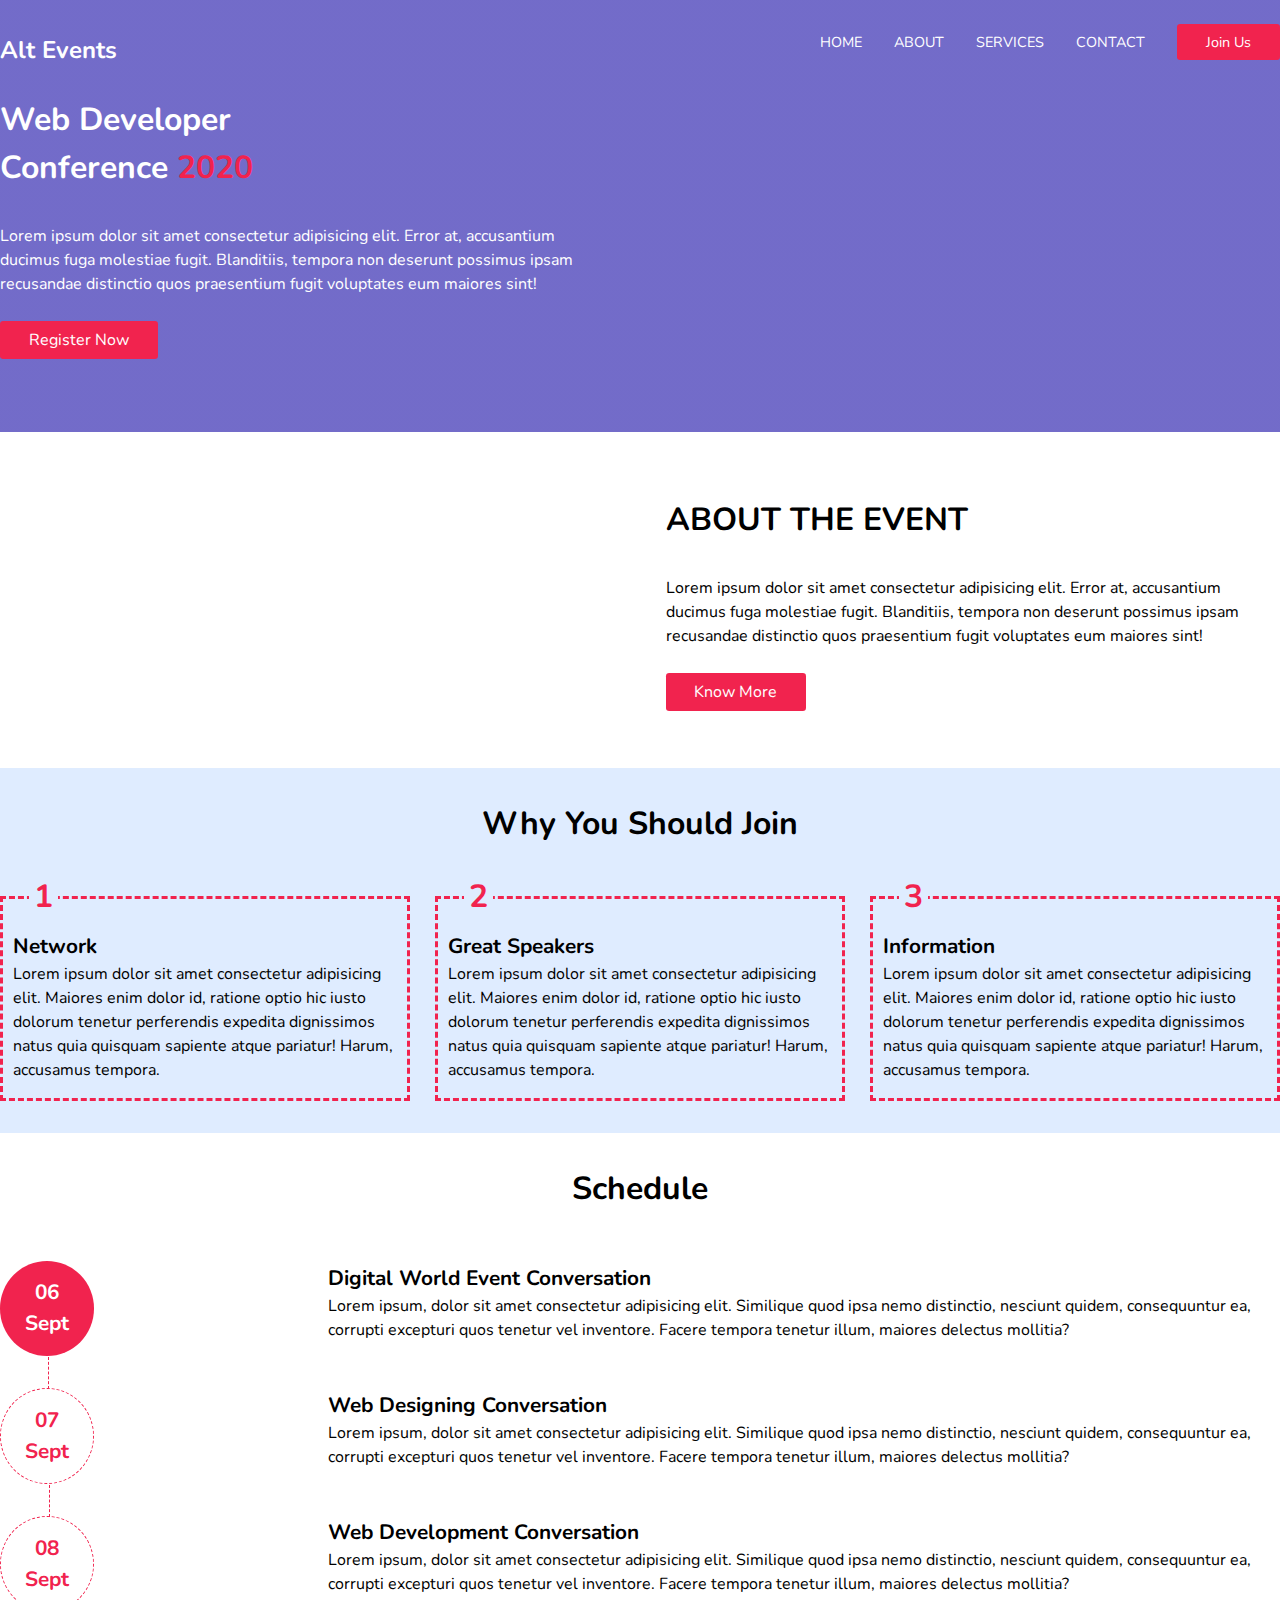
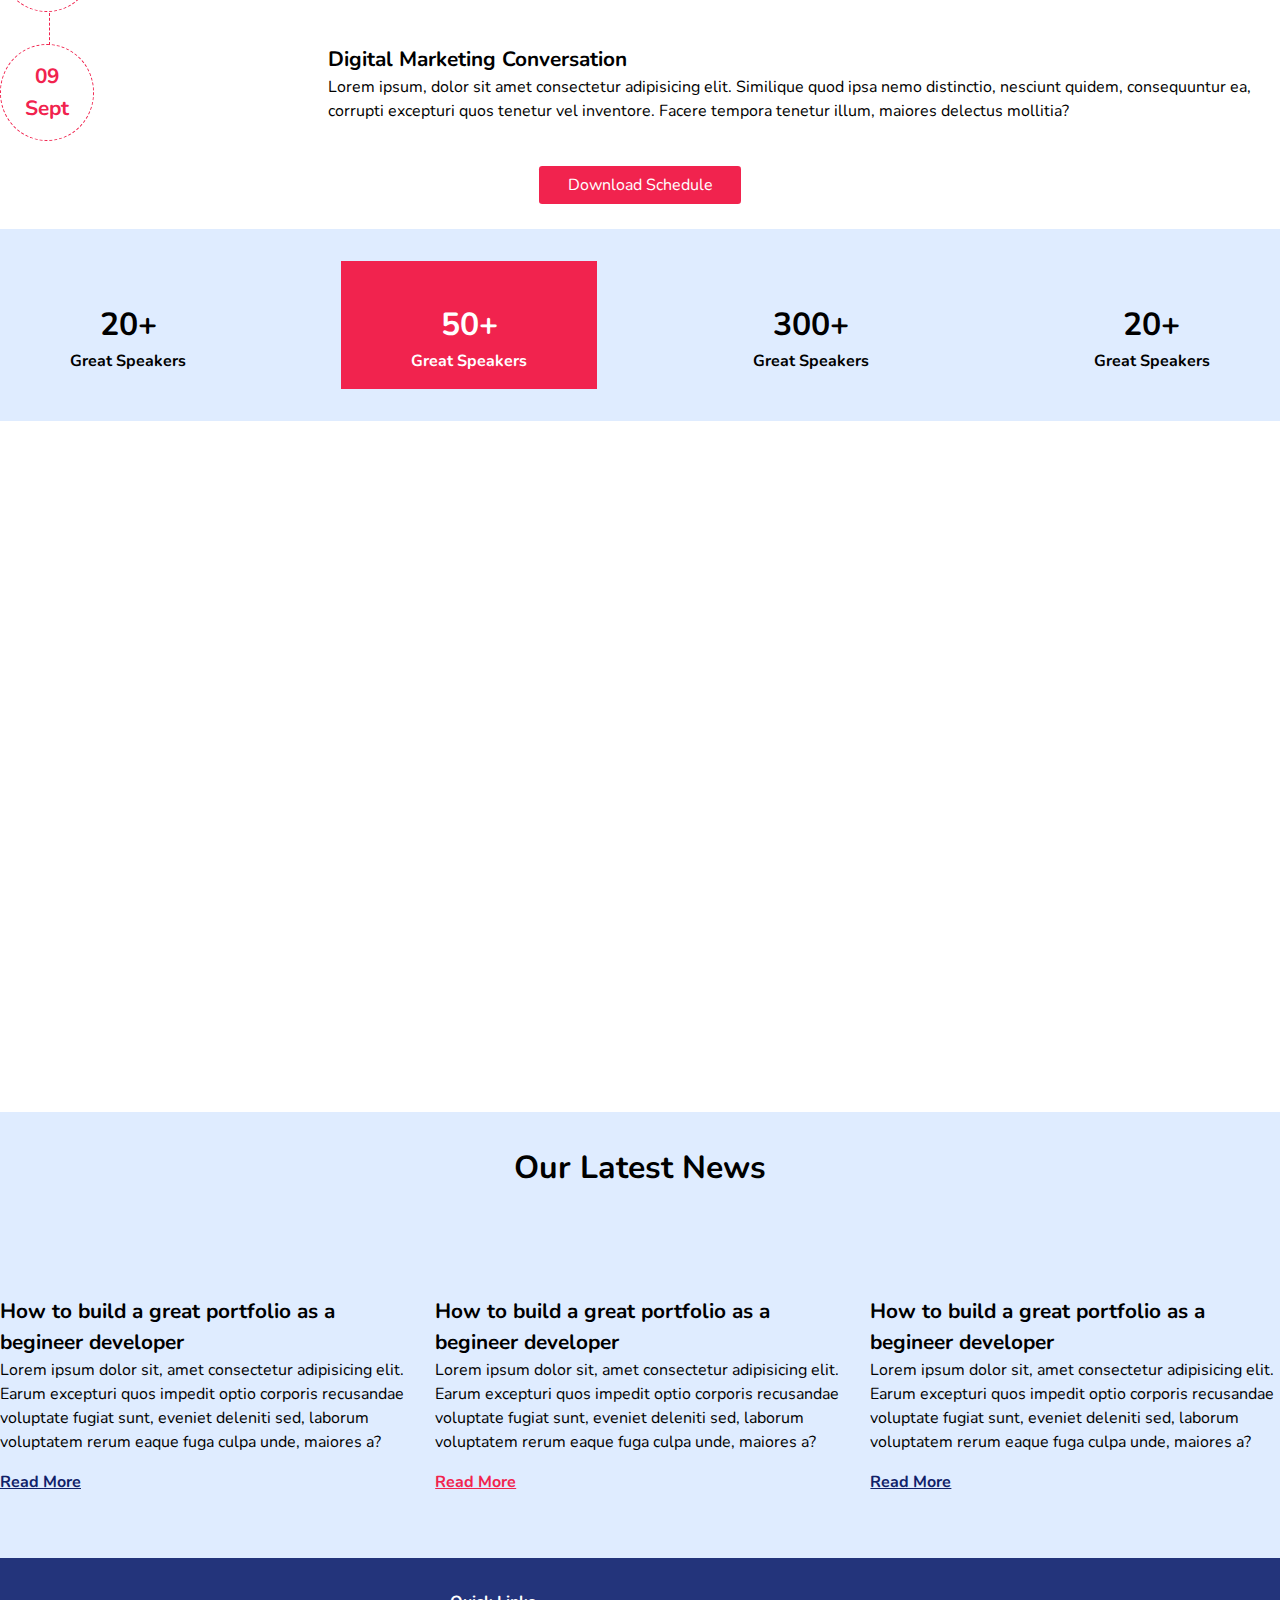
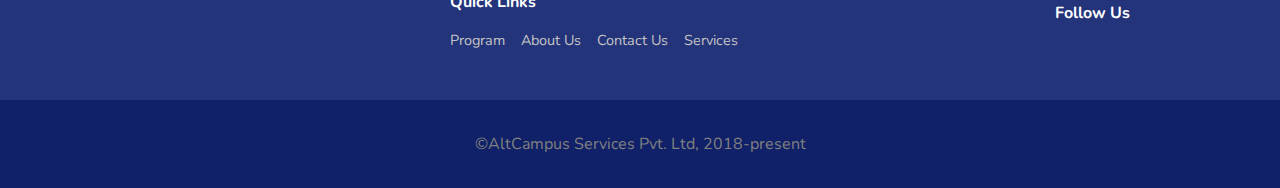
==== block-BHaacn/index.html @ 00f2765f "v1" ====
<!DOCTYPE html>
<html lang="en">
<head>
    <meta charset="UTF-8">
    <meta name="viewport" content="width=device-width, initial-scale=1.0">
    <title>Document</title>
    <script src="https://kit.fontawesome.com/f291f81dd6.js" crossorigin="anonymous"></script>
    <link rel="preconnect" href="https://fonts.gstatic.com">
<link href="https://fonts.googleapis.com/css2?family=Nunito:wght@400;700&display=swap" rel="stylesheet">
<link rel="stylesheet" href="assets/stylesheet/style.css">
</head>
<body>
    <header class="navbar padding">
        <div class="container flex justify-between">
            <a class="brand" href="">Alt Events</a>
            <nav class="nav">
                <ul class="nav-menu flex">
                    <li><a href="">HOME</a></li>
                    <li><a href="">ABOUT</a></li>
                    <li><a href="">SERVICES</a></li>
                    <li><a href="">CONTACT</a></li>
                    <li><a class="btn" href="">Join Us</a></li>
                </ul>
            </nav>
        </div>
    </header>
    <main>
        <section class="hero">
            <div class="container flex justify-between padding items-center">
                <div class="hero-content1 flex-48">
                    <h1>Web Developer<br>Conference <span class="active">2020</span></h1>
                    <p>Lorem ipsum dolor sit amet consectetur adipisicing elit. Error at, accusantium ducimus fuga molestiae fugit. Blanditiis, tempora non deserunt possimus ipsam recusandae distinctio quos praesentium fugit voluptates eum maiores sint!</p>
                    <a class="btn" href="">Register Now</a>
                </div>
                <img src="assets/hero.png" alt="">
            </div>
        </section>
        <section class="about padding">
            <div class="container flex justify-between padding items-center">
                <img src="assets/about.png" alt="">
                <div class="hero-content1 flex-48">
                    <h1>ABOUT THE EVENT</h1>
                    <p>Lorem ipsum dolor sit amet consectetur adipisicing elit. Error at, accusantium ducimus fuga molestiae fugit. Blanditiis, tempora non deserunt possimus ipsam recusandae distinctio quos praesentium fugit voluptates eum maiores sint!</p>
                    <a class="btn" href="">Know More</a>
                </div>
            </div>
        </section>
        <section class="why-join padding">
            <div class="container why-join-content">
                <h1>Why You Should Join</h1>
                <div class="flex justify-between">
                    <div class="reasons flex-30">
                        <h3 class="reason-num">1</h3>
                        <h2>Network</h2>
                        <p>Lorem ipsum dolor sit amet consectetur adipisicing elit. Maiores enim dolor id, ratione optio hic iusto dolorum tenetur perferendis expedita dignissimos natus quia quisquam sapiente atque pariatur! Harum, accusamus tempora.</p>
                    </div>
                    <div class="reasons flex-30">
                        <h3 class="reason-num">2</h3>
                        <h2>Great Speakers</h2>
                        <p>Lorem ipsum dolor sit amet consectetur adipisicing elit. Maiores enim dolor id, ratione optio hic iusto dolorum tenetur perferendis expedita dignissimos natus quia quisquam sapiente atque pariatur! Harum, accusamus tempora.</p>
                    </div>
                    <div class="reasons flex-30">
                        <h3 class="reason-num">3</h3>
                        <h2>Information</h2>
                        <p>Lorem ipsum dolor sit amet consectetur adipisicing elit. Maiores enim dolor id, ratione optio hic iusto dolorum tenetur perferendis expedita dignissimos natus quia quisquam sapiente atque pariatur! Harum, accusamus tempora.</p>
                    </div>
                </div>
            </div>
        </section>
        <section class="schedule padding">
            <div class="container  why-join-content">
                <h1>Schedule</h1>
                <div class="flex items-center justify-between">
                    <div class="column">
                        <div class="circle">
                            <h2>06 <br> Sept</h2>
                            <div class="line"></div>
                        </div>
                        
                        <div class="circle circle-back circle-margin">
                            <h2>07 <br> Sept</h2>
                            <div class="line"></div>
                        </div>
                        
                        <div class="circle circle-back">
                            <h2>08 <br> Sept</h2>
                            <div class="line"></div>
                        </div>
                        <div class="circle circle-back circle-margin">
                            <h2>09 <br> Sept</h2>
                        </div>
                        
                    </div>
                    <div class="column image-colum flex-30">
                        <div>
                            <img src="assets/schedule-01.jpg" alt="">
                        </div>
                        
                        <div class="circle-margin">
                            <img src="assets/schedule-02.jpg" alt="">
                        </div>
                        
                        <div>
                            <img src="assets/schedule-03.jpg" alt="">
                        </div>
                        <div class="circle-margin">
                            <img src="assets/schedule-04.jpg" alt="">
                        </div>
                        
                    </div>
                    <div class="column schedule-notes ">
                        <div>
                            <h2>Digital World Event Conversation</h2>
                            <p>Lorem ipsum, dolor sit amet consectetur adipisicing elit. Similique quod ipsa nemo distinctio, nesciunt quidem, consequuntur ea, corrupti excepturi quos tenetur vel inventore. Facere tempora tenetur illum, maiores delectus mollitia?</p>
                        </div>
                        <div class="circle-margin">
                            <h2>Web Designing Conversation</h2>
                            <p>Lorem ipsum, dolor sit amet consectetur adipisicing elit. Similique quod ipsa nemo distinctio, nesciunt quidem, consequuntur ea, corrupti excepturi quos tenetur vel inventore. Facere tempora tenetur illum, maiores delectus mollitia?</p>
                        </div>
                        <div>
                            <h2>Web Development Conversation</h2>
                            <p>Lorem ipsum, dolor sit amet consectetur adipisicing elit. Similique quod ipsa nemo distinctio, nesciunt quidem, consequuntur ea, corrupti excepturi quos tenetur vel inventore. Facere tempora tenetur illum, maiores delectus mollitia?</p>
                        </div>
                        <div class="circle-margin">
                            <h2>Digital Marketing Conversation</h2>
                            <p>Lorem ipsum, dolor sit amet consectetur adipisicing elit. Similique quod ipsa nemo distinctio, nesciunt quidem, consequuntur ea, corrupti excepturi quos tenetur vel inventore. Facere tempora tenetur illum, maiores delectus mollitia?</p>
                        </div>

                    </div>
                </div>
                <div class="download-schedule">
                    <a  class="btn" href="">Download Schedule</a>
                </div>  
            </div>
        </section>
        <section class="light padding">
            <div class="container">
                <div class="flex items-center light-main justify-between">
                    <div class="center flex-20">
                        <img src="assets/speaker.png" alt="">
                        <h1>20+</h1>
                        <p>Great Speakers</p>
                    </div>
                    <div class="light-active center flex-20">
                        <img src="assets/idea.png" alt="">
                        <h1>50+</h1>
                        <p>Great Speakers</p>
                    </div>
                    <div class="center flex-20">
                        <img src="assets/participants.png" alt="">
                        <h1>300+</h1>
                        <p>Great Speakers</p>
                    </div>
                    <div class="center flex-20">
                        <img src="assets/sponsor.png" alt="">
                        <h1>20+</h1>
                        <p>Great Speakers</p>
                    </div>
                </div>
            </div>
        </section>
        <section class="demo-vid padding">
            <div class="container">
                <div class="vid centers padding">
                    
                    <i class="fas circle fa-play"></i>
                </div>
            </div>
        </section>
        <section class="news padding">
            <div class="container why-join-content">
                <h1>Our Latest News</h1>
                <div class="flex justify-between  padding">
                    <div class="flex-30 news-item">
                        <img src="assets/news-01.png" alt="">
                        <h2>How to build a great portfolio as a begineer developer</h2>
                        <p>Lorem ipsum dolor sit, amet consectetur adipisicing elit. Earum excepturi quos impedit optio corporis recusandae voluptate fugiat sunt, eveniet deleniti sed, laborum voluptatem rerum eaque fuga culpa unde, maiores a?</p>
                        <a href="">Read More</a>
                    </div>
                    <div class="flex-30 news-item">
                        <img src="assets/news-02.png" alt="">
                        <h2>How to build a great portfolio as a begineer developer</h2>
                        <p>Lorem ipsum dolor sit, amet consectetur adipisicing elit. Earum excepturi quos impedit optio corporis recusandae voluptate fugiat sunt, eveniet deleniti sed, laborum voluptatem rerum eaque fuga culpa unde, maiores a?</p>
                        <a class="active" href="">Read More</a>
                    </div>
                    <div class="flex-30 news-item">
                        <img src="assets/news-03.png" alt="">
                        <h2>How to build a great portfolio as a begineer developer</h2>
                        <p>Lorem ipsum dolor sit, amet consectetur adipisicing elit. Earum excepturi quos impedit optio corporis recusandae voluptate fugiat sunt, eveniet deleniti sed, laborum voluptatem rerum eaque fuga culpa unde, maiores a?</p>
                        <a href="">Read More</a>
                    </div>
                </div>
            </div>
        </section>
    </main>
    <footer class="footer">
        <div class="container">
            <div class="flex items-center justify-around padding">
                <img src="assets/logo.svg" alt="">
                <div class="flex  column">
                    <a class="foot-active" href="">Quick Links</a>
                    <nav class="footer-nav">
                        <ul class="flex circle-margin">
                            <li><a href="">Program</a></li>
                            <li><a href="">About Us</a></li>
                            <li><a href="">Contact Us</a></li>
                            <li><a href="">Services</a></li>
                        </ul>
                    </nav>
                </div>
                <div class="flex  column">
                    <a class="foot-active" href="">Follow Us</a>
                    <nav class="footer-nav">
                        <ul class="flex circle-margin">
                            <li><a href=""><i class="fab fa-facebook-square"></i></a></li>
                            <li><a href=""><i class="fab fa-twitter-square"></i></a></li>
                        </ul>
                    </nav>
                </div>
            </div>
        </div>
        <div class="foot padding">
            <small>&copy;AltCampus Services Pvt. Ltd, 2018-present</small>
        </div>
    </footer>
</body>
</html>
---- block-BHaacn/assets/stylesheet/style.css ----
/* http://meyerweb.com/eric/tools/css/reset/ 
   v2.0 | 20110126
   License: none (public domain)
*/

html, body, div, span, applet, object, iframe,
h1, h2, h3, h4, h5, h6, p, blockquote, pre,
a, abbr, acronym, address, big, cite, code,
del, dfn, em, img, ins, kbd, q, s, samp,
small, strike, strong, sub, sup, tt, var,
b, u, i, center,
dl, dt, dd, ol, ul, li,
fieldset, form, label, legend,
table, caption, tbody, tfoot, thead, tr, th, td,
article, aside, canvas, details, embed, 
figure, figcaption, footer, header, hgroup, 
menu, nav, output, ruby, section, summary,
time, mark, audio, video {
	margin: 0;
	padding: 0;
	border: 0;
	font-size: 100%;
	font: inherit;
	vertical-align: baseline;
}
/* HTML5 display-role reset for older browsers */
article, aside, details, figcaption, figure, 
footer, header, hgroup, menu, nav, section {
	display: block;
}
body {
	line-height: 1;
}
ol, ul {
	list-style: none;
}
blockquote, q {
	quotes: none;
}
blockquote:before, blockquote:after,
q:before, q:after {
	content: '';
	content: none;
}
table {
	border-collapse: collapse;
	border-spacing: 0;
}

*,*::before,*::after{
    box-sizing: border-box;
}

:root{
    --first: #ffffff;
    --second: #F1234E;
    --third: #03142E;
    --fourth: #DFECFF;
    --fifth: #23347B;
    --sixth: #102169;
}

html{
    font-size: 16px;
}

body{
    font-size: 16px;
    font-family: 'Nunito', sans-serif;
    line-height: 1.5;
    -webkit-font-smoothing: antialiased;
}

a{
    text-decoration: none;
    color: var(--first);
}

align-left{
    align-items: flex-start;
}

.flex{
    display: flex;
}

.flex-48{
    flex: 0 1 48%;
}

.flex-30{
    flex: 0 1 32%;
}

.flex-20{
    flex: 0 1 20%;
}

.center{
    text-align: center;
}

.justify-around{
    justify-content: space-around;
}

.column{
    flex-direction: column;
}

.full-width{
    width: 100%;
}

.justify-between{
    justify-content: space-between;
}

.items-center{
    align-items: center;
}

.container{
    max-width: 1300px;
    margin: 0 auto;
    width: 100%;
}

.padding{
    padding: 2rem 0;
}



/* Header */
.navbar{
    position: absolute;
    width: 100%;
}    

.brand{
    font-size: 1.5rem;
    font-weight: 700;
}

nav li{
    font-size: 0.9rem;
    margin-left: 2rem;
}

.btn{
    background-color: var(--second);
    padding: 0.5rem 1.8rem;
    border-radius: 0.2rem;
    color: var(--first);
}

/* Hero */

.hero{
    background: linear-gradient(rgba(55,45,178, 0.7),rgba(55,45,178, 0.7)), url(../banner.png) no-repeat;
    padding: 3rem 0;
    color: var(--first);
}

.active{
    color: var(--second);
}

.hero .padding{
    padding-top: 3rem;
}

.hero-content1 h1{
    font-size: 2rem;
    font-weight: 700;
    margin-bottom: 2rem;
}

.hero-content1 p{
    margin-bottom: 2rem;
}

/*why join*/

.why-join{
    background-color: var(--fourth);
}

.why-join-content h1{
    text-align: center;
    font-weight: 700;
    font-size: 2rem;
    margin-bottom: 3rem;
}

.why-join-content h2{
    font-weight: 700;
    font-size: 1.3rem;
}

.reasons{
    border: 0.2rem var(--second) dashed;
    width: 100%;
    padding: 2rem 10px 1rem 10px;
    position: relative;
}

.reason-num{
    color: var(--second);
    font-weight: 700;
    font-size: 2rem;
    position: absolute;
    top: -1.6rem;
    margin: 0 1rem;
    background-color: var(--fourth);
    padding: 0px 5px;
}

/* schedule */

.circle{
    background-color: var(--second);
    border-radius: 50%;
    text-align: center;
    padding: 1rem 1.5rem;
    color: var(--first);
    position: relative;
    font-weight: 700;
}

.circle-margin{
    margin: 2rem 0;
}

.circle-back{
    color: var(--second);
    border: 1px var(--second) dashed;
    background-color: var(--first);
}

.line{
    border-right: 1px var(--second) dashed;
    height: 2rem;
    position: absolute;
    left: 3rem;  
    top: 6rem;
    z-index: 99; 
}

.image-colum img{
    width: 8rem;
    border-radius: 0.7rem;
    margin-left: 3rem;
}

.schedule-notes .circle-margin{
    margin: 3rem 0;
}

.download-schedule{
    text-align: center;
}

/*light*/

.light{
    background-color: var(--fourth);
}

.light-active{
    background-color: var(--second);
    padding: 1rem 0.5rem;
    color: var(--first);
}

.light-main{
    font-weight: 700;
}

.light-main h1{
    font-size: 2rem;
}

/*vid*/

.vid{
    background-image: url(../banner.png);
    color: var(--second);
    border-radius: 0.4rem;
    padding: 22%;
}

.vid .circle{
    color: var(--second);
    background-color: white;
    text-align: center;
    padding: 2rem 2.5rem;
}

i{
    font-size: 2rem;
}

.centers{
    display: flex;
    justify-content: center;
    align-items: center;
}

/*news*/

.news{
    background-color: var(--fourth);
}

.news-item a{
    color: var(--sixth);
    text-decoration: underline;
    font-weight: 700;
    margin-top: 1rem;
    display: inline-block;
}

.news-item .active{
    color: var(--second);
}

/*footer*/
.footer{
    background-color: var(--fifth);
}

.footer-nav li{
    margin-left: 0;
    margin-right: 1rem;
}

.footer-nav li a{
    color: rgb(197, 196, 196)
}

.foot-active{
    font-weight: 700;
}

.footer .circle-margin{
    margin: 1rem 0;
}

.foot{
    background-color: var(--sixth);
    text-align: center;
    color: grey;
}
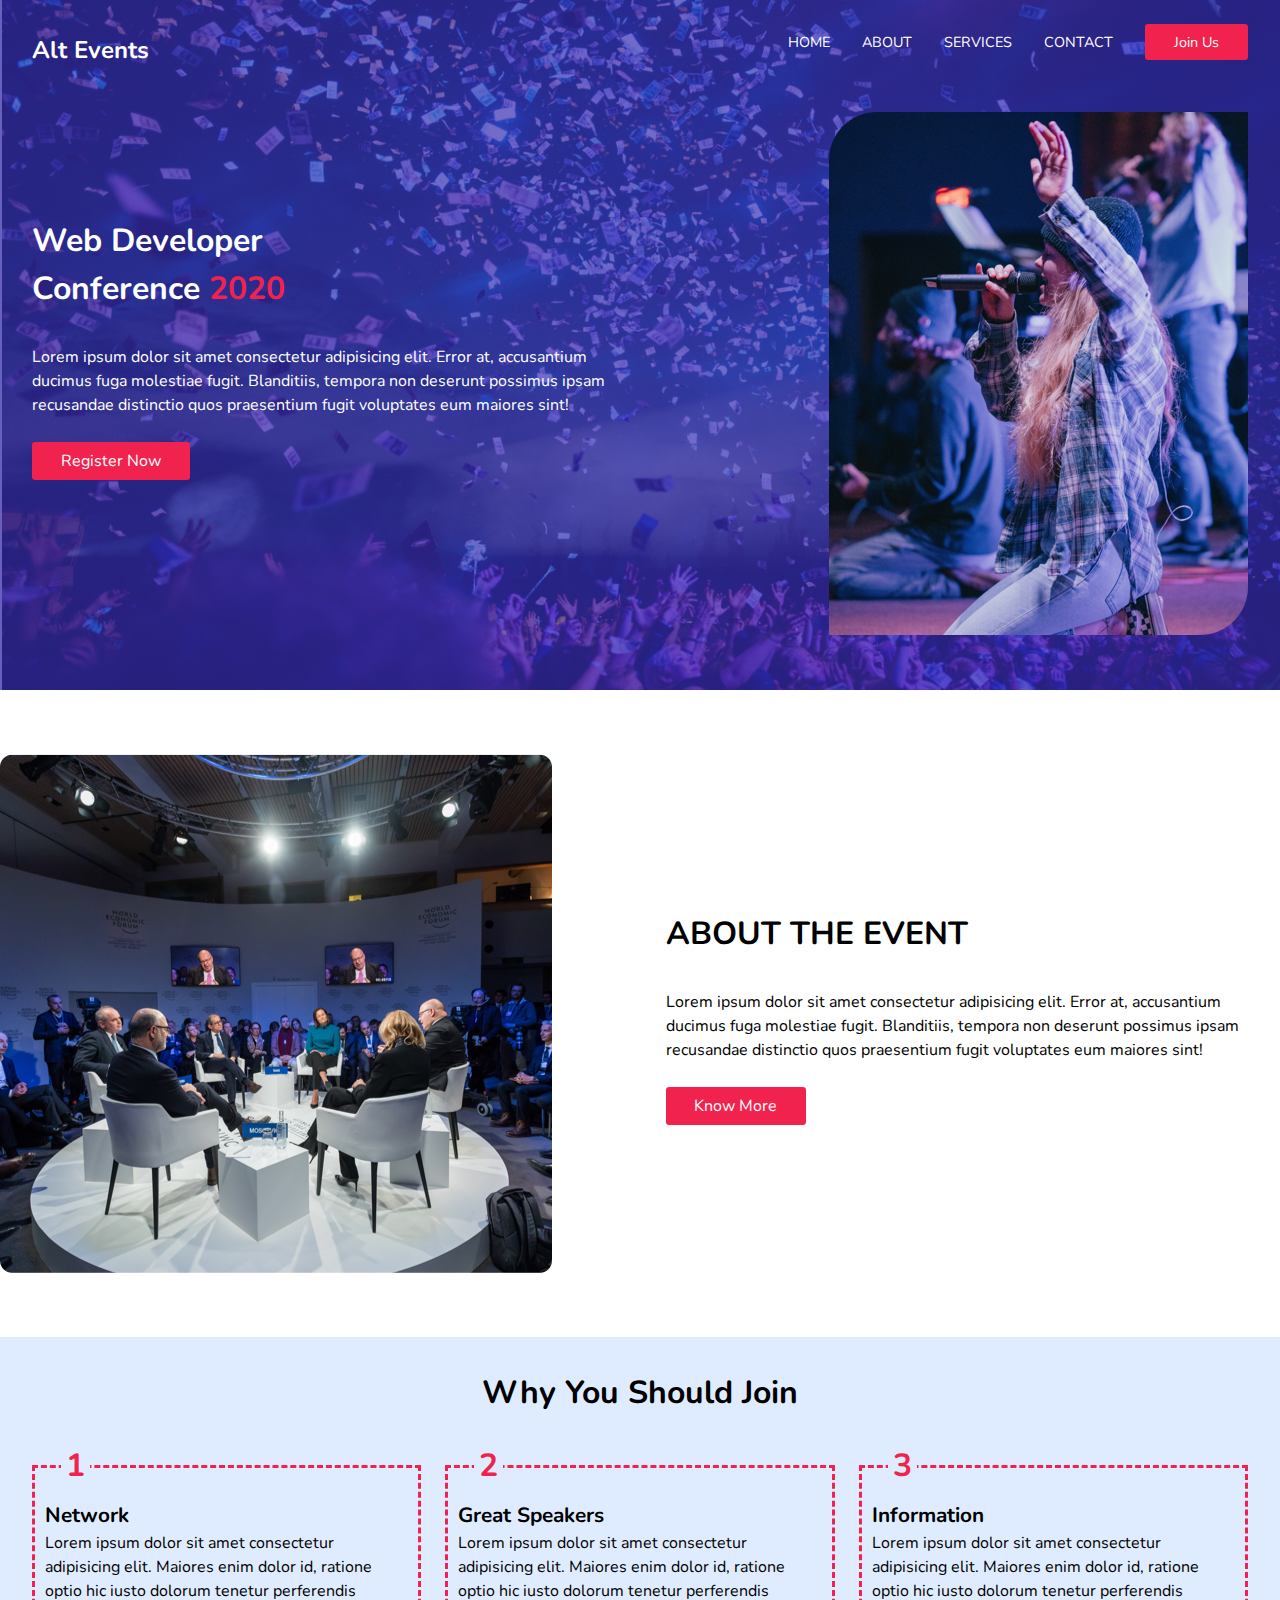
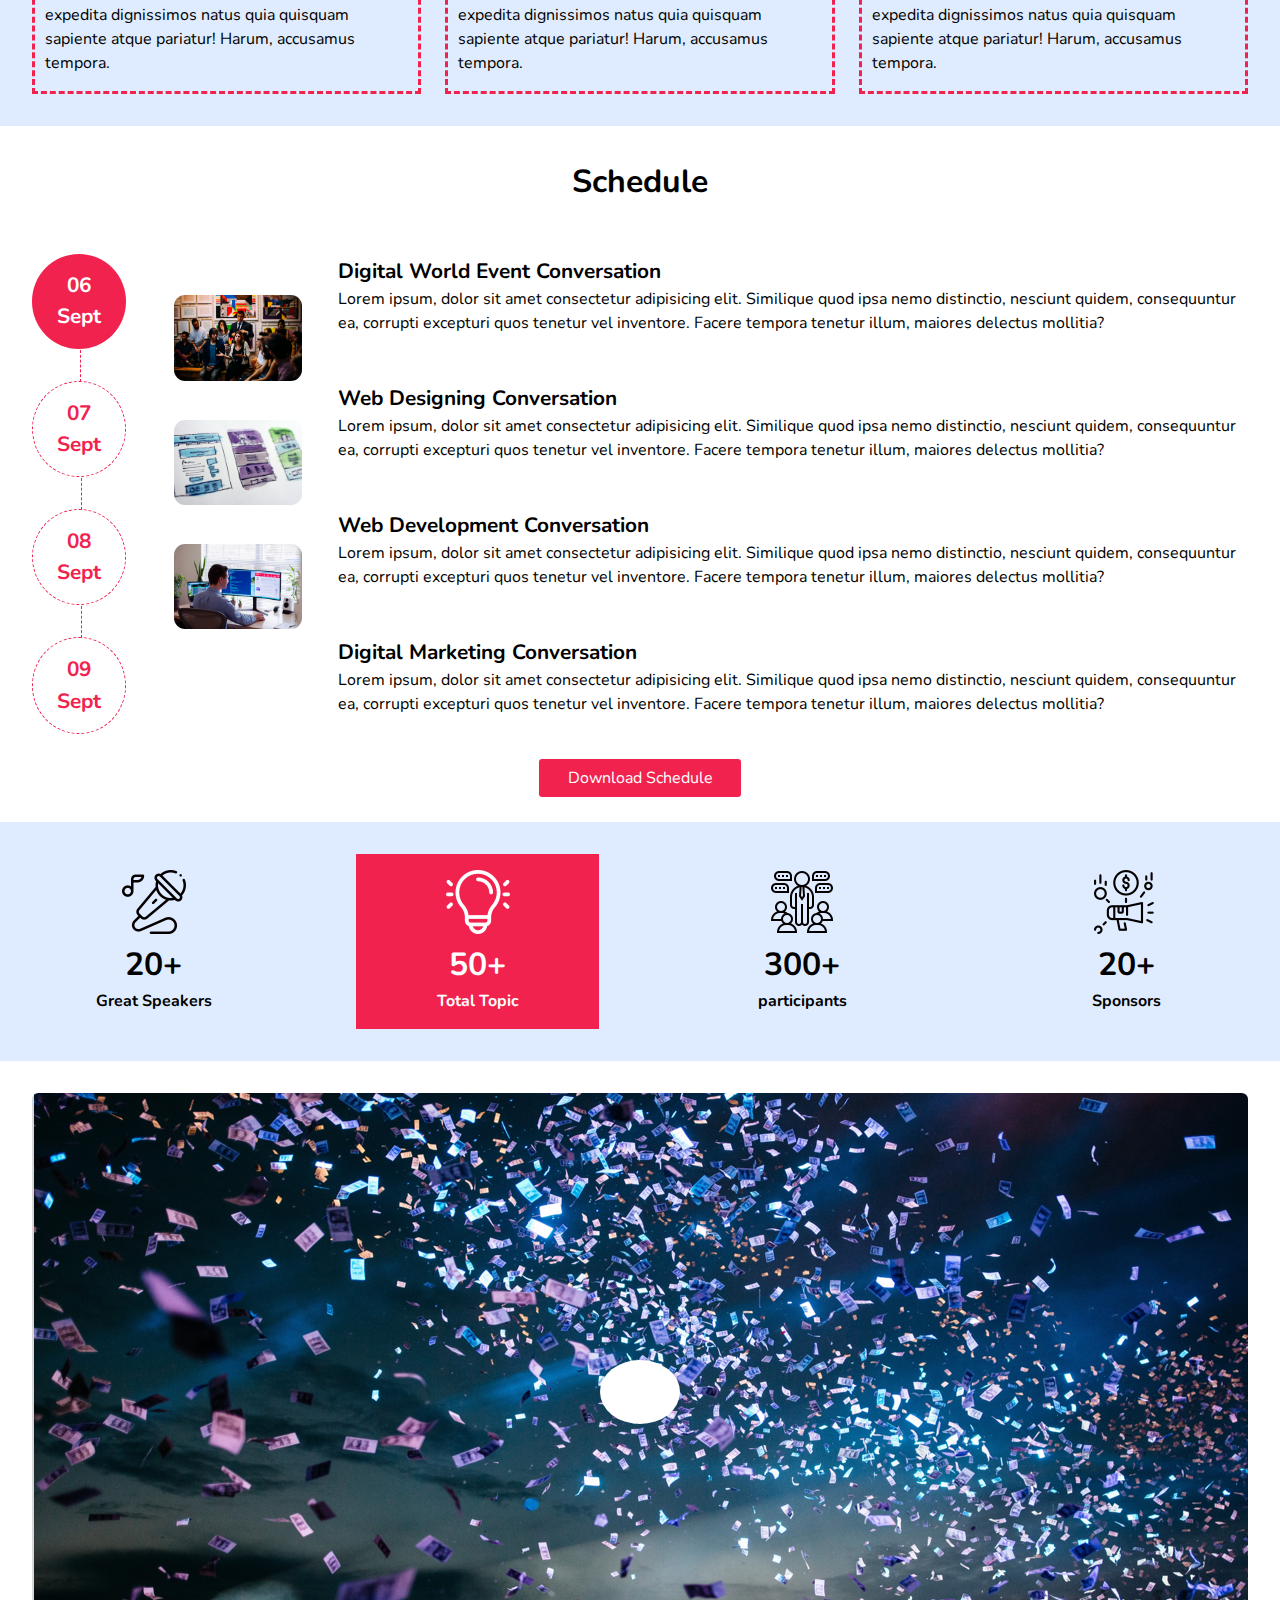
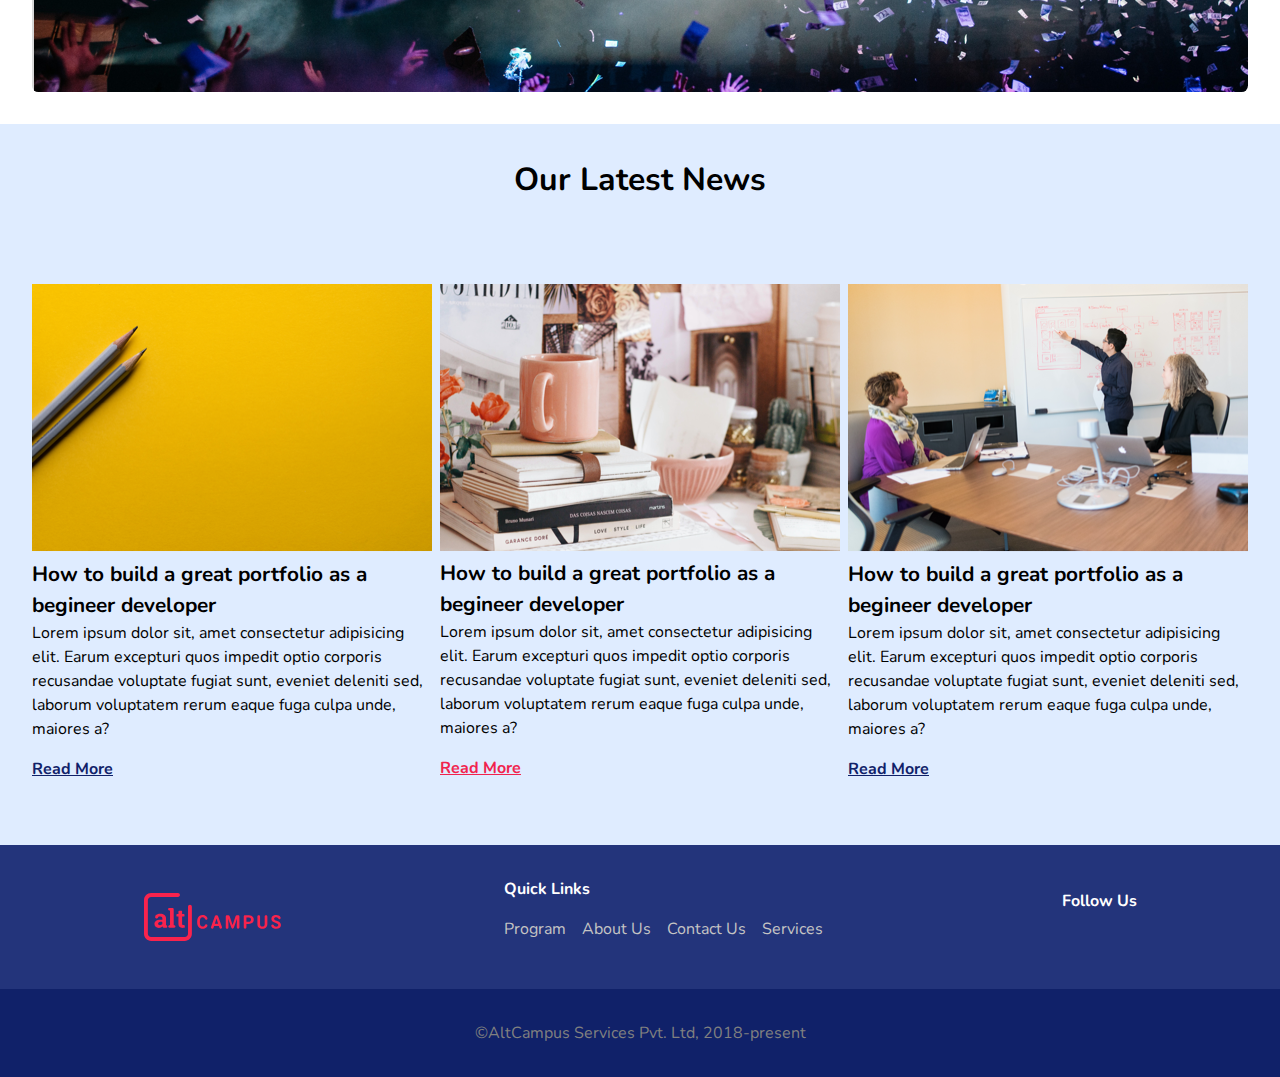
==== commit 493bef3d: "v2" ====
--- a/block-BHaacn/index.html
+++ b/block-BHaacn/index.html
@@ -13,8 +13,10 @@
     <header class="navbar padding">
         <div class="container flex justify-between">
             <a class="brand" href="">Alt Events</a>
+            <label class="bars" for="toggle"><i class="fas fa-bars"></i></label>
+            <input type="checkbox" name="" id="toggle">
             <nav class="nav">
-                <ul class="nav-menu flex">
+                <ul class="nav-menu items-center sm-column flex">
                     <li><a href="">HOME</a></li>
                     <li><a href="">ABOUT</a></li>
                     <li><a href="">SERVICES</a></li>
@@ -26,19 +28,20 @@
     </header>
     <main>
         <section class="hero">
-            <div class="container flex justify-between padding items-center">
-                <div class="hero-content1 flex-48">
+            <div class="container flex  justify-between sm-flex-wrap items-center">
+                <div class="hero-content1 sm-flex-100 flex-48">
                     <h1>Web Developer<br>Conference <span class="active">2020</span></h1>
                     <p>Lorem ipsum dolor sit amet consectetur adipisicing elit. Error at, accusantium ducimus fuga molestiae fugit. Blanditiis, tempora non deserunt possimus ipsam recusandae distinctio quos praesentium fugit voluptates eum maiores sint!</p>
                     <a class="btn" href="">Register Now</a>
                 </div>
-                <img src="assets/hero.png" alt="">
+                <div class="sm-flex-100"><img class="sm-width-full" src="assets/hero.png" alt=""></div>
+                
             </div>
         </section>
         <section class="about padding">
-            <div class="container flex justify-between padding items-center">
-                <img src="assets/about.png" alt="">
-                <div class="hero-content1 flex-48">
+            <div class="container sm-padding flex sm-flex-wrap  justify-between padding items-center">
+                <img class="sm-width-full" src="assets/about.png" alt="">
+                <div class="hero-content1 sy-margin sm-flex-100 flex-48">
                     <h1>ABOUT THE EVENT</h1>
                     <p>Lorem ipsum dolor sit amet consectetur adipisicing elit. Error at, accusantium ducimus fuga molestiae fugit. Blanditiis, tempora non deserunt possimus ipsam recusandae distinctio quos praesentium fugit voluptates eum maiores sint!</p>
                     <a class="btn" href="">Know More</a>
@@ -48,18 +51,18 @@
         <section class="why-join padding">
             <div class="container why-join-content">
                 <h1>Why You Should Join</h1>
-                <div class="flex justify-between">
-                    <div class="reasons flex-30">
+                <div class="flex  sm-flex-wrap  justify-between">
+                    <div class="reasons sm-flex-100 flex-30">
                         <h3 class="reason-num">1</h3>
                         <h2>Network</h2>
                         <p>Lorem ipsum dolor sit amet consectetur adipisicing elit. Maiores enim dolor id, ratione optio hic iusto dolorum tenetur perferendis expedita dignissimos natus quia quisquam sapiente atque pariatur! Harum, accusamus tempora.</p>
                     </div>
-                    <div class="reasons flex-30">
+                    <div class="reasons sy-margin sm-flex-100 flex-30">
                         <h3 class="reason-num">2</h3>
                         <h2>Great Speakers</h2>
                         <p>Lorem ipsum dolor sit amet consectetur adipisicing elit. Maiores enim dolor id, ratione optio hic iusto dolorum tenetur perferendis expedita dignissimos natus quia quisquam sapiente atque pariatur! Harum, accusamus tempora.</p>
                     </div>
-                    <div class="reasons flex-30">
+                    <div class="reasons sm-flex-100 flex-30">
                         <h3 class="reason-num">3</h3>
                         <h2>Information</h2>
                         <p>Lorem ipsum dolor sit amet consectetur adipisicing elit. Maiores enim dolor id, ratione optio hic iusto dolorum tenetur perferendis expedita dignissimos natus quia quisquam sapiente atque pariatur! Harum, accusamus tempora.</p>
@@ -70,8 +73,8 @@
         <section class="schedule padding">
             <div class="container  why-join-content">
                 <h1>Schedule</h1>
-                <div class="flex items-center justify-between">
-                    <div class="column">
+                <div class="flex sm-flex-wrap items-center justify-between">
+                    <div class="column sm-flex-wrap">
                         <div class="circle">
                             <h2>06 <br> Sept</h2>
                             <div class="line"></div>
@@ -135,26 +138,26 @@
         </section>
         <section class="light padding">
             <div class="container">
-                <div class="flex items-center light-main justify-between">
-                    <div class="center flex-20">
+                <div class="flex items-center sm-column sm-flex-wrap light-main justify-between">
+                    <div class="center sm-flex sm-items-center sm-width-full flex-20">
                         <img src="assets/speaker.png" alt="">
-                        <h1>20+</h1>
-                        <p>Great Speakers</p>
-                    </div>
-                    <div class="light-active center flex-20">
+                        <h1 class="sm-flex-40">20+</h1>
+                        <p class="sm-flex-40">Great Speakers</p>
+                    </div>
+                    <div class="light-active sm-flex sm-items-center sm-width-full sy-margin center flex-20">
                         <img src="assets/idea.png" alt="">
-                        <h1>50+</h1>
-                        <p>Great Speakers</p>
-                    </div>
-                    <div class="center flex-20">
+                        <h1 class="sm-flex-40">50+</h1>
+                        <p class="sm-flex-40">Total Topic</p>
+                    </div>
+                    <div class="center sm-flex sm-items-center sy-margin sm-width-full flex-20">
                         <img src="assets/participants.png" alt="">
-                        <h1>300+</h1>
-                        <p>Great Speakers</p>
-                    </div>
-                    <div class="center flex-20">
+                        <h1 class="sm-flex-40">300+</h1>
+                        <p class="sm-flex-40">participants</p>
+                    </div>
+                    <div class="center sm-flex sm-items-center sm-width-full flex-20">
                         <img src="assets/sponsor.png" alt="">
-                        <h1>20+</h1>
-                        <p>Great Speakers</p>
+                        <h1 class="sm-flex-40">20+</h1>
+                        <p class="sm-flex-40">Sponsors</p>
                     </div>
                 </div>
             </div>
@@ -170,20 +173,20 @@
         <section class="news padding">
             <div class="container why-join-content">
                 <h1>Our Latest News</h1>
-                <div class="flex justify-between  padding">
+                <div class="flex sm-flex-wrap justify-between  padding">
                     <div class="flex-30 news-item">
-                        <img src="assets/news-01.png" alt="">
+                        <img  src="assets/news-01.png" alt="">
                         <h2>How to build a great portfolio as a begineer developer</h2>
                         <p>Lorem ipsum dolor sit, amet consectetur adipisicing elit. Earum excepturi quos impedit optio corporis recusandae voluptate fugiat sunt, eveniet deleniti sed, laborum voluptatem rerum eaque fuga culpa unde, maiores a?</p>
                         <a href="">Read More</a>
                     </div>
-                    <div class="flex-30 news-item">
+                    <div class="flex-30 sy-margin news-item">
                         <img src="assets/news-02.png" alt="">
                         <h2>How to build a great portfolio as a begineer developer</h2>
                         <p>Lorem ipsum dolor sit, amet consectetur adipisicing elit. Earum excepturi quos impedit optio corporis recusandae voluptate fugiat sunt, eveniet deleniti sed, laborum voluptatem rerum eaque fuga culpa unde, maiores a?</p>
                         <a class="active" href="">Read More</a>
                     </div>
-                    <div class="flex-30 news-item">
+                    <div class="flex-30 sy-margin news-item">
                         <img src="assets/news-03.png" alt="">
                         <h2>How to build a great portfolio as a begineer developer</h2>
                         <p>Lorem ipsum dolor sit, amet consectetur adipisicing elit. Earum excepturi quos impedit optio corporis recusandae voluptate fugiat sunt, eveniet deleniti sed, laborum voluptatem rerum eaque fuga culpa unde, maiores a?</p>
@@ -195,12 +198,12 @@
     </main>
     <footer class="footer">
         <div class="container">
-            <div class="flex items-center justify-around padding">
+            <div class="flex items-center sm-column justify-around padding">
                 <img src="assets/logo.svg" alt="">
                 <div class="flex  column">
                     <a class="foot-active" href="">Quick Links</a>
                     <nav class="footer-nav">
-                        <ul class="flex circle-margin">
+                        <ul class="flex sm-column circle-margin">
                             <li><a href="">Program</a></li>
                             <li><a href="">About Us</a></li>
                             <li><a href="">Contact Us</a></li>
--- a/block-BHaacn/assets/stylesheet/style.css
+++ b/block-BHaacn/assets/stylesheet/style.css
@@ -76,10 +76,6 @@
     color: var(--first);
 }
 
-align-left{
-    align-items: flex-start;
-}
-
 .flex{
     display: flex;
 }
@@ -124,6 +120,7 @@
     max-width: 1300px;
     margin: 0 auto;
     width: 100%;
+    padding: 0 2rem;
 }
 
 .padding{
@@ -136,6 +133,8 @@
 .navbar{
     position: absolute;
     width: 100%;
+    top: 0;
+    left: 0;
 }    
 
 .brand{
@@ -143,9 +142,10 @@
     font-weight: 700;
 }
 
-nav li{
+.nav-menu li{
     font-size: 0.9rem;
     margin-left: 2rem;
+    align-items: center;
 }
 
 .btn{
@@ -155,12 +155,17 @@
     color: var(--first);
 }
 
+#toggle,.bars{
+    display: none;
+}
+
 /* Hero */
 
 .hero{
     background: linear-gradient(rgba(55,45,178, 0.7),rgba(55,45,178, 0.7)), url(../banner.png) no-repeat;
     padding: 3rem 0;
     color: var(--first);
+    background-size:cover;
 }
 
 .active{
@@ -181,6 +186,9 @@
     margin-bottom: 2rem;
 }
 
+.hero img{
+    margin-top: 4rem;
+}
 /*why join*/
 
 .why-join{
@@ -354,3 +362,116 @@
     color: grey;
 }
 
+
+
+@media screen and (max-width: 1200px){
+        .container{
+            max-width: 1140px;
+        }
+}
+
+@media screen and (max-width: 992px){
+    .container{
+        max-width: 960px;
+    }
+}
+
+@media screen and (max-width: 768px){
+    html{
+        font-size: 16px;
+    }
+
+    .navbar{
+        position: fixed;
+        background-color: var(--sixth);  
+    }
+
+    .nav{
+        display: none;
+        position: absolute;
+        top: 0;
+        bottom: 0;
+        left: 0;
+        right: 0;
+        background-color: rgba(35,52,123, 0.9);
+        height: 100vh;
+        padding-top: 6rem;
+        z-index: 9;
+    }
+
+    #toggle:checked ~ .nav{
+        display: inline-block;
+    }
+
+
+    .bars{
+        display: inline-block;
+        color: white;   
+        z-index: 99;
+    }
+
+    .brand{
+        z-index: 99;
+    }
+
+    .sm-column{
+        flex-direction: column;
+    }
+
+    .sm-padding{
+        padding: 0 2rem;
+    }
+
+    .sy-margin{
+        margin: 2rem 0;
+    }
+
+    .nav-menu li{
+        margin: 1rem 0;
+    }
+
+    /*hero*/
+    .hero .hero-content1 h1{
+        margin-top: 4rem;
+    }
+
+    .sm-flex-100{
+        flex: 0 1 100%;
+    }
+
+    .sm-items-center{
+        align-items: center;
+    }
+    .sm-flex-33{
+        flex: 0 1 33%;
+    }
+
+    .sm-flex-40{
+        flex: 0 1 40%;
+    }
+
+    .sm-flex{
+        display: flex;
+    }
+
+    .sm-flex-wrap{
+        flex-wrap: wrap;
+    }
+
+    .sm-width-full{
+        width: 100%;
+    }
+
+    .sm-center h2,p,a{
+        justify-content: center;
+
+    }
+}
+
+@media screen and (max-width: 576px){
+    .container{
+        max-width: 540px;
+    }
+}
+
+
